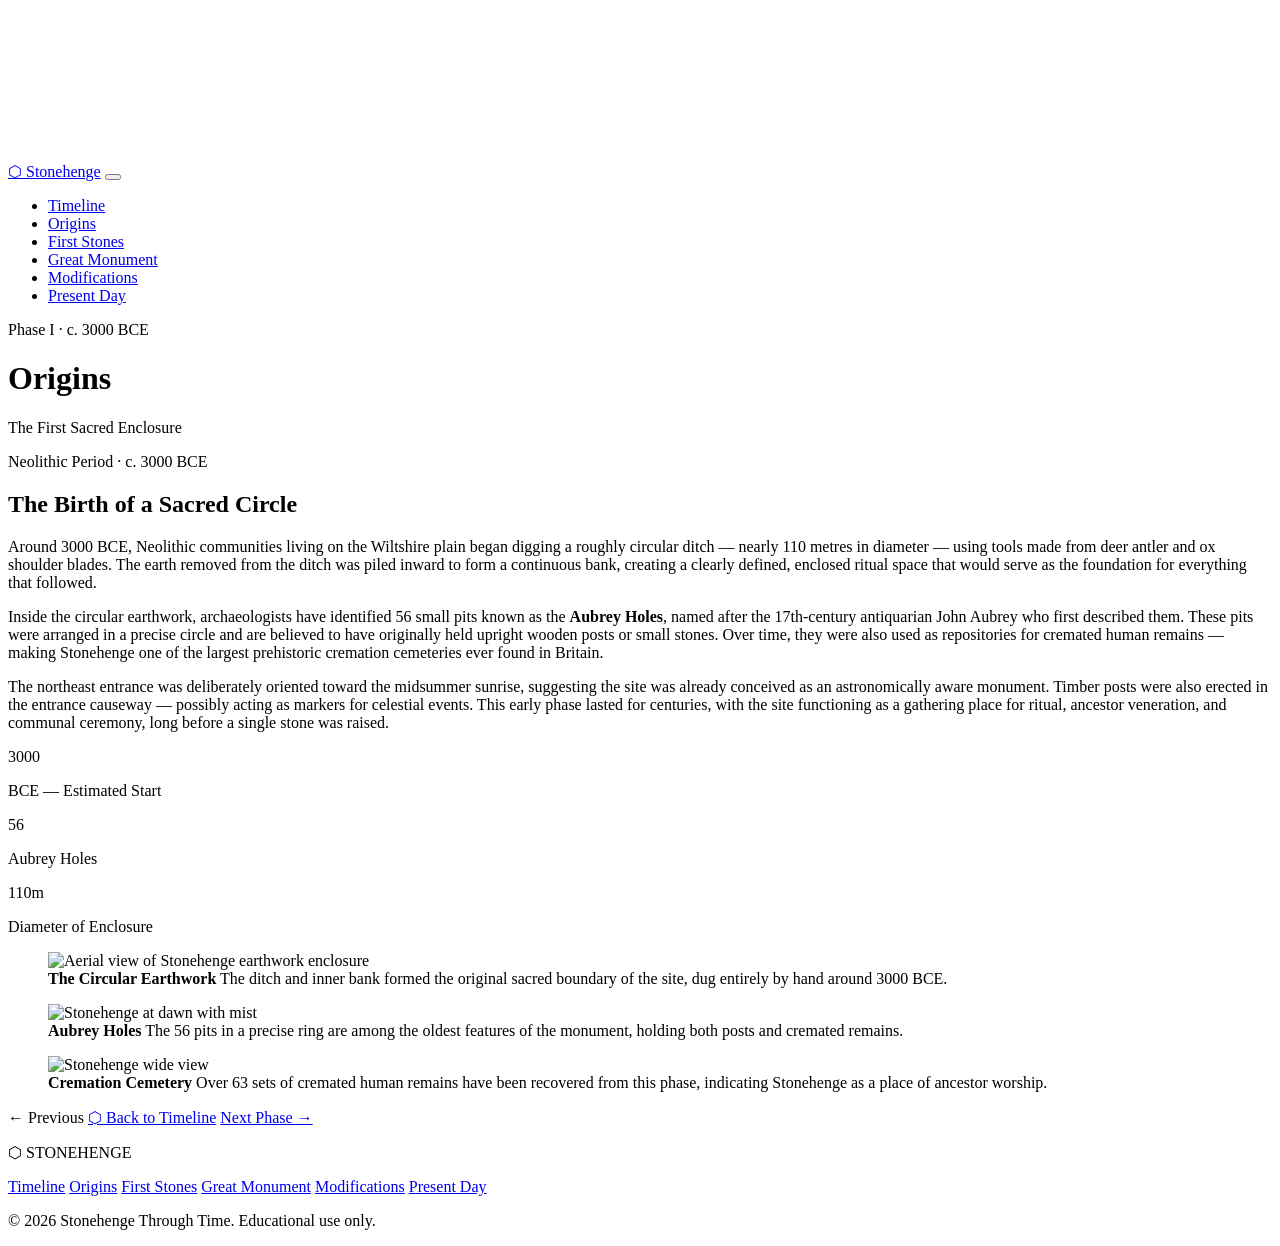
==== phase1-origins.html @ 52010cc4 "Stonehenge Website" ====
<!DOCTYPE html>
<html lang="en">

<head>
  <meta charset="UTF-8" />
  <meta name="viewport" content="width=device-width, initial-scale=1.0" />
  <meta name="description"
    content="Phase 1: Origins — circa 3000 BCE. The first earthwork enclosure, ditch, bank, Aubrey Holes, and cremation burials that began Stonehenge's story." />
  <title>Phase 1: Origins — Stonehenge Through Time</title>
  <link rel="stylesheet" href="css/style.css" />
</head>

<body>

  <div class="page-transition"></div>
  <canvas id="particles-canvas" aria-hidden="true"></canvas>

  <!-- NAV -->
  <nav class="site-nav" role="navigation" aria-label="Main navigation">
    <a href="index.html" class="nav-logo" aria-label="Stonehenge home">⬡ <span>Stonehenge</span></a>
    <button class="nav-toggle" aria-label="Toggle navigation" aria-expanded="false">
      <span></span><span></span><span></span>
    </button>
    <ul class="nav-links" role="list">
      <li><a href="index.html">Timeline</a></li>
      <li><a href="phase1-origins.html" class="active">Origins</a></li>
      <li><a href="phase2-first-stones.html">First Stones</a></li>
      <li><a href="phase3-great-monument.html">Great Monument</a></li>
      <li><a href="phase4-modifications.html">Modifications</a></li>
      <li><a href="phase5-present-day.html">Present Day</a></li>
    </ul>
  </nav>

  <!-- HERO -->
  <header class="phase-hero" role="banner">
    <div class="phase-hero-bg"
      style="background-image: url('https://www.britishmuseum.org/sites/default/files/styles/uncropped_huge/public/2022-06/Reconstruction_drawing_of_Stonehenge_causewayedenclosure_Ian_Dennis_Archaeological_Illustrator_Cardiff_University_2.jpg?itok=7i2V-ATs');"
      aria-hidden="true"></div>
    <div class="phase-hero-overlay" aria-hidden="true"></div>
    <div class="phase-hero-content">
      <p class="phase-hero-num">Phase I · c. 3000 BCE</p>
      <h1 class="phase-hero-title">Origins</h1>
      <p class="phase-hero-date">The First Sacred Enclosure</p>
    </div>
  </header>

  <!-- MAIN CONTENT -->
  <main class="phase-content" id="main-content">
    <div class="container">

      <!-- Intro text -->
      <section class="phase-intro reveal" aria-label="Phase 1 description">
        <span class="section-tag">Neolithic Period · c. 3000 BCE</span>
        <h2>The Birth of a Sacred Circle</h2>
        <p>
          Around 3000 BCE, Neolithic communities living on the Wiltshire plain began digging a roughly
          circular ditch — nearly 110 metres in diameter — using tools made from deer antler and ox shoulder
          blades. The earth removed from the ditch was piled inward to form a continuous bank, creating
          a clearly defined, enclosed ritual space that would serve as the foundation for everything
          that followed.
        </p>
        <p>
          Inside the circular earthwork, archaeologists have identified 56 small pits known as the
          <strong class="gold-text">Aubrey Holes</strong>, named after the 17th-century antiquarian John Aubrey
          who first described them. These pits were arranged in a precise circle and are believed to have
          originally held upright wooden posts or small stones. Over time, they were also used as
          repositories for cremated human remains — making Stonehenge one of the largest prehistoric
          cremation cemeteries ever found in Britain.
        </p>
        <p>
          The northeast entrance was deliberately oriented toward the midsummer sunrise, suggesting the
          site was already conceived as an astronomically aware monument. Timber posts were also erected
          in the entrance causeway — possibly acting as markers for celestial events. This early phase
          lasted for centuries, with the site functioning as a gathering place for ritual, ancestor
          veneration, and communal ceremony, long before a single stone was raised.
        </p>
      </section>

      <!-- Facts Strip -->
      <div class="facts-strip reveal" role="list" aria-label="Key facts">
        <div class="fact-item" role="listitem">
          <p class="fact-value">3000</p>
          <p class="fact-label">BCE — Estimated Start</p>
        </div>
        <div class="fact-item" role="listitem">
          <p class="fact-value">56</p>
          <p class="fact-label">Aubrey Holes</p>
        </div>
        <div class="fact-item" role="listitem">
          <p class="fact-value">110m</p>
          <p class="fact-label">Diameter of Enclosure</p>
        </div>
      </div>

      <!-- Image Cards -->
      <section aria-label="Phase 1 images">
        <div class="image-grid">

          <figure class="img-card reveal">
            <img class="img-card-img"
              src="https://blogger.googleusercontent.com/img/b/R29vZ2xl/AVvXsEglfEPAUZa6327fUfqEG6P0duq3psQTgl3h0kc7WMfc9KJSE9QcbCceIiMW5L2zqRB7DKyv6A_9sIy3HUdtAInLojgge1VuYnhg0_c7odAVJ5YRV0jDJMdGtOM4B_QbYM0sr_jci8TeSoY/s1600/stone+henge.jpg"
              alt="Aerial view of Stonehenge earthwork enclosure" loading="lazy" />
            <figcaption class="img-caption">
              <strong>The Circular Earthwork</strong>
              The ditch and inner bank formed the original sacred boundary of the site, dug entirely by hand around 3000
              BCE.
            </figcaption>
          </figure>

          <figure class="img-card reveal">
            <img class="img-card-img"
              src="https://www.berksarch.co.uk/wp-content/uploads/2019/12/aubrey-hole1-1038x576.jpg"
              alt="Stonehenge at dawn with mist" loading="lazy" />
            <figcaption class="img-caption">
              <strong>Aubrey Holes</strong>
              The 56 pits in a precise ring are among the oldest features of the monument, holding both posts and
              cremated remains.
            </figcaption>
          </figure>

          <figure class="img-card reveal">
            <img class="img-card-img"
              src="https://th-thumbnailer.cdn-si-edu.com/zPxexK9qYEVMpXQ_-s_lH67Gly4=/1024x683/filters:no_upscale():focal(512x346:513x347)/https://tf-cmsv2-smithsonianmag-media.s3.amazonaws.com/filer_public/dc/ad/dcaddbb0-ffd8-4491-8577-5a17cc2eaace/area-1-excavation-of-the-central-ring-ditch-1024x683.png"
              alt="Stonehenge wide view" loading="lazy" />
            <figcaption class="img-caption">
              <strong>Cremation Cemetery</strong>
              Over 63 sets of cremated human remains have been recovered from this phase, indicating Stonehenge as a
              place of ancestor worship.
            </figcaption>
          </figure>

        </div>
      </section>

      <!-- Phase Navigation -->
      <nav class="phase-nav reveal" aria-label="Phase navigation">
        <span class="btn-phase-nav disabled" aria-disabled="true">← Previous</span>
        <a href="index.html" class="btn-phase-nav center">⬡ Back to Timeline</a>
        <a href="phase2-first-stones.html" class="btn-phase-nav">Next Phase →</a>
      </nav>

    </div><!-- /.container -->
  </main>

  <!-- FOOTER -->
  <footer class="site-footer" role="contentinfo">
    <p class="footer-logo">⬡ STONEHENGE</p>
    <nav class="footer-links" aria-label="Footer navigation">
      <a href="index.html">Timeline</a>
      <a href="phase1-origins.html">Origins</a>
      <a href="phase2-first-stones.html">First Stones</a>
      <a href="phase3-great-monument.html">Great Monument</a>
      <a href="phase4-modifications.html">Modifications</a>
      <a href="phase5-present-day.html">Present Day</a>
    </nav>
    <p class="footer-copy">&copy; 2026 Stonehenge Through Time. Educational use only.</p>
  </footer>

  <script src="js/script.js"></script>
</body>

</html>
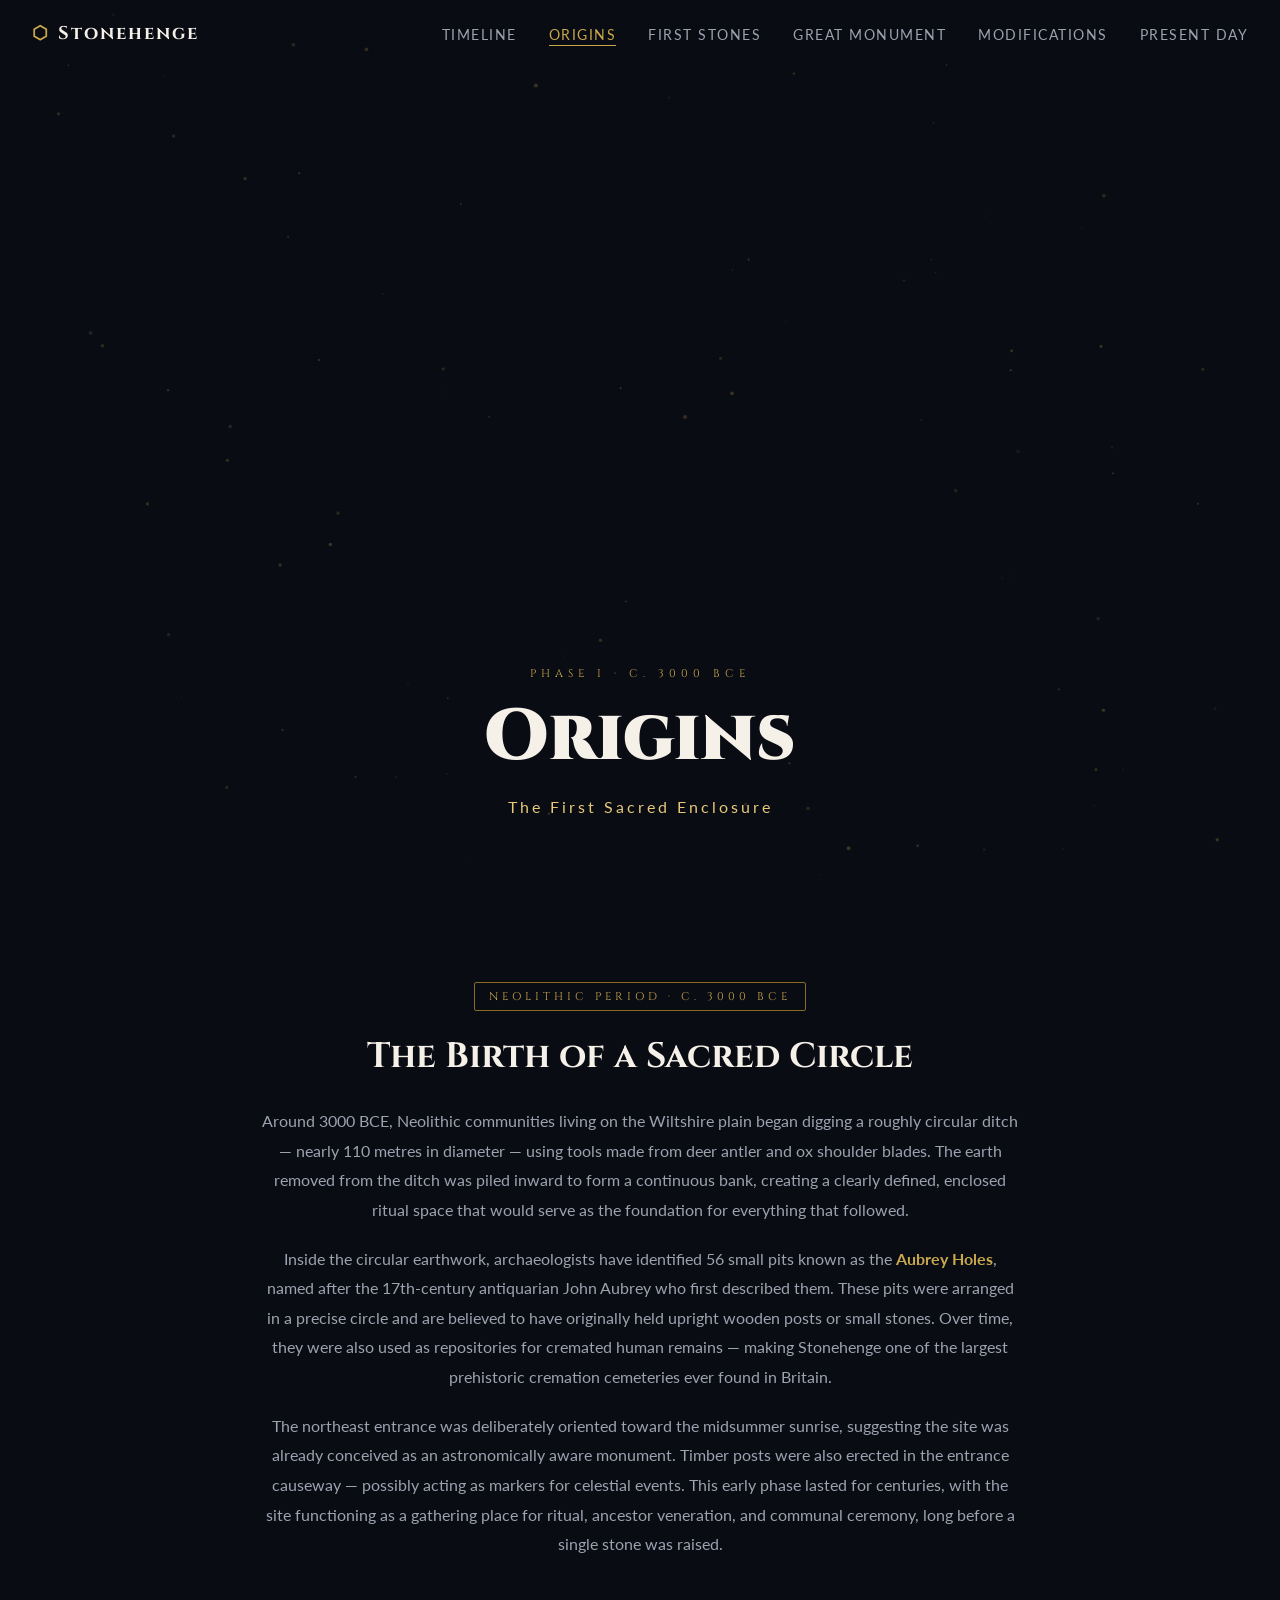
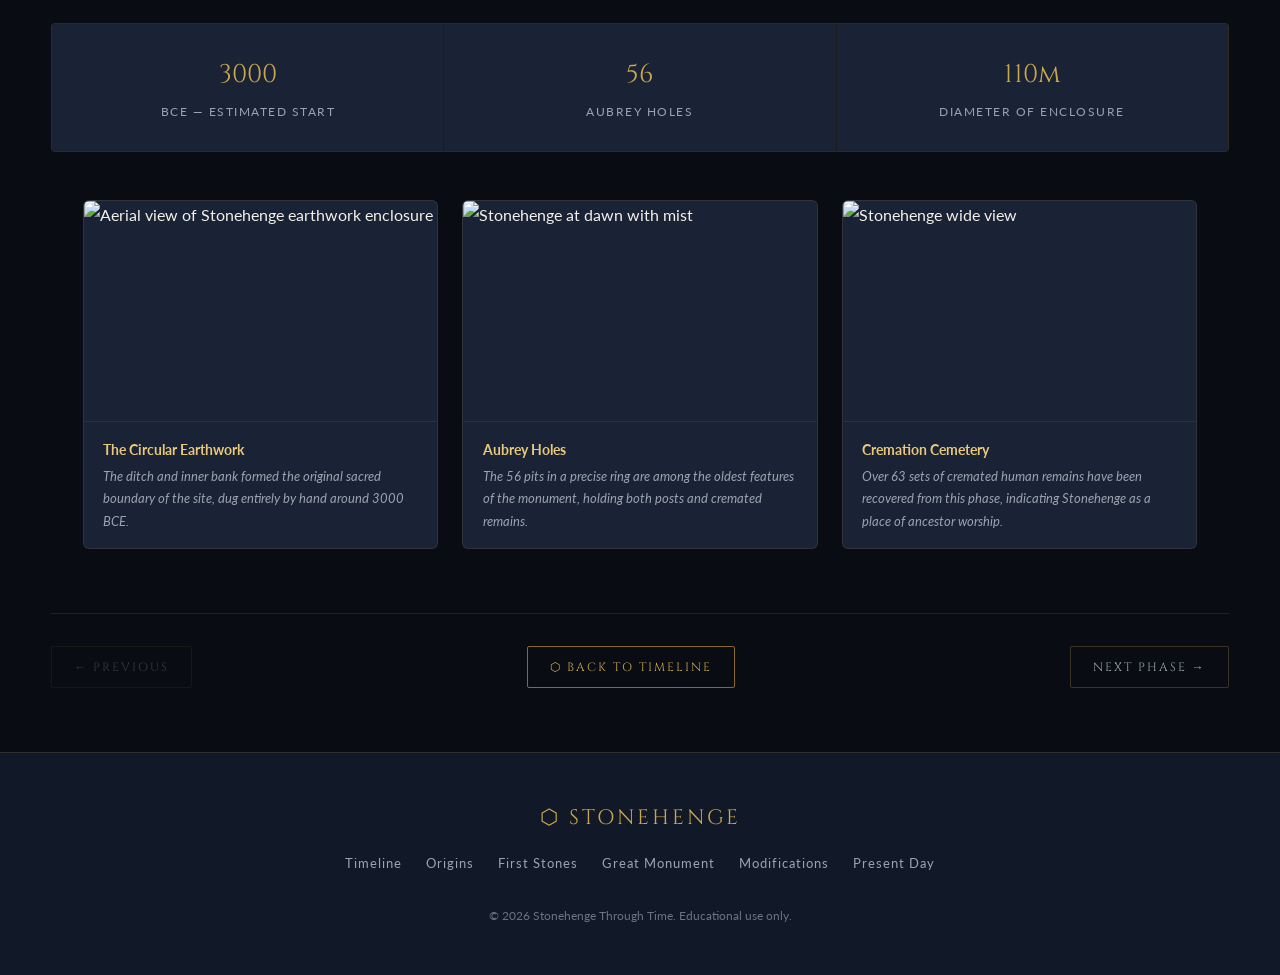
==== commit 16ba1a30: "Updated Files" ====
--- a/phase1-origins.html
+++ b/phase1-origins.html
@@ -7,7 +7,7 @@
   <meta name="description"
     content="Phase 1: Origins — circa 3000 BCE. The first earthwork enclosure, ditch, bank, Aubrey Holes, and cremation burials that began Stonehenge's story." />
   <title>Phase 1: Origins — Stonehenge Through Time</title>
-  <link rel="stylesheet" href="css/style.css" />
+  <link rel="stylesheet" href="style.css" />
 </head>
 
 <body>
@@ -156,7 +156,7 @@
     <p class="footer-copy">&copy; 2026 Stonehenge Through Time. Educational use only.</p>
   </footer>
 
-  <script src="js/script.js"></script>
+  <script src="script.js"></script>
 </body>
 
 </html>
--- a/style.css
+++ b/style.css
@@ -0,0 +1,814 @@
+/* ============================================================
+   STONEHENGE THROUGH TIME — Main Stylesheet
+   Dark museum theme | Gold accents | Cinematic feel
+   ============================================================ */
+
+/* ---------- Google Fonts ---------- */
+@import url('https://fonts.googleapis.com/css2?family=Cinzel:wght@400;600;700;900&family=Lato:wght@300;400;700&display=swap');
+
+/* ---------- CSS Custom Properties ---------- */
+:root {
+  --gold:        #c9a84c;
+  --gold-light:  #e8c97a;
+  --gold-dark:   #8a6a1f;
+  --navy:        #0a0c14;
+  --navy-mid:    #111827;
+  --navy-light:  #1a2236;
+  --stone:       #6b7280;
+  --stone-light: #9ca3af;
+  --white:       #f5f0e8;
+  --white-dim:   rgba(245,240,232,0.85);
+
+  --font-heading: 'Cinzel', serif;
+  --font-body:    'Lato', sans-serif;
+
+  --transition-fast:   0.25s ease;
+  --transition-mid:    0.45s ease;
+  --transition-slow:   0.8s ease;
+
+  --shadow-gold: 0 0 24px rgba(201,168,76,0.45);
+  --shadow-card: 0 8px 32px rgba(0,0,0,0.55);
+}
+
+/* ---------- Reset & Base ---------- */
+*, *::before, *::after { box-sizing: border-box; margin: 0; padding: 0; }
+
+html { scroll-behavior: smooth; font-size: 16px; }
+
+body {
+  background: var(--navy);
+  color: var(--white);
+  font-family: var(--font-body);
+  line-height: 1.7;
+  overflow-x: hidden;
+}
+
+img { max-width: 100%; display: block; }
+a  { text-decoration: none; color: inherit; }
+ul { list-style: none; }
+
+/* ============================================================
+   SHARED UTILITY CLASSES
+   ============================================================ */
+
+.container {
+  width: min(1200px, 92%);
+  margin-inline: auto;
+}
+
+.section-tag {
+  display: inline-block;
+  font-family: var(--font-heading);
+  font-size: 0.7rem;
+  letter-spacing: 4px;
+  text-transform: uppercase;
+  color: var(--gold);
+  border: 1px solid var(--gold-dark);
+  padding: 4px 14px;
+  border-radius: 2px;
+  margin-bottom: 1rem;
+}
+
+.gold-text { color: var(--gold); }
+
+/* ---------- Scroll Reveal ---------- */
+.reveal {
+  opacity: 0;
+  transform: translateY(40px);
+  transition: opacity 0.8s ease, transform 0.8s ease;
+}
+.reveal.visible {
+  opacity: 1;
+  transform: translateY(0);
+}
+
+/* ============================================================
+   NAVIGATION
+   ============================================================ */
+
+.site-nav {
+  position: fixed;
+  top: 0; left: 0; right: 0;
+  z-index: 900;
+  padding: 1.1rem 2rem;
+  display: flex;
+  align-items: center;
+  justify-content: space-between;
+  background: linear-gradient(to bottom, rgba(10,12,20,0.92), transparent);
+  transition: background var(--transition-mid);
+}
+.site-nav.scrolled {
+  background: rgba(10,12,20,0.96);
+  box-shadow: 0 2px 20px rgba(0,0,0,0.6);
+}
+
+.nav-logo {
+  font-family: var(--font-heading);
+  font-size: 1.15rem;
+  font-weight: 700;
+  color: var(--gold);
+  letter-spacing: 2px;
+  display: flex;
+  align-items: center;
+  gap: 0.5rem;
+}
+.nav-logo span { color: var(--white); }
+
+.nav-links {
+  display: flex;
+  gap: 2rem;
+  align-items: center;
+}
+.nav-links a {
+  font-family: var(--font-body);
+  font-size: 0.85rem;
+  letter-spacing: 1.5px;
+  text-transform: uppercase;
+  color: var(--stone-light);
+  transition: color var(--transition-fast);
+  position: relative;
+}
+.nav-links a::after {
+  content: '';
+  position: absolute;
+  bottom: -3px; left: 0;
+  width: 0; height: 1px;
+  background: var(--gold);
+  transition: width var(--transition-fast);
+}
+.nav-links a:hover,
+.nav-links a.active { color: var(--gold); }
+.nav-links a:hover::after,
+.nav-links a.active::after { width: 100%; }
+
+/* Hamburger */
+.nav-toggle {
+  display: none;
+  flex-direction: column;
+  gap: 5px;
+  cursor: pointer;
+  background: none;
+  border: none;
+  padding: 4px;
+}
+.nav-toggle span {
+  display: block;
+  width: 26px; height: 2px;
+  background: var(--gold);
+  transition: transform var(--transition-fast), opacity var(--transition-fast);
+}
+.nav-toggle.open span:nth-child(1) { transform: translateY(7px) rotate(45deg); }
+.nav-toggle.open span:nth-child(2) { opacity: 0; }
+.nav-toggle.open span:nth-child(3) { transform: translateY(-7px) rotate(-45deg); }
+
+/* ============================================================
+   HERO SECTION (Index)
+   ============================================================ */
+
+.hero {
+  position: relative;
+  height: 100vh;
+  min-height: 600px;
+  display: flex;
+  align-items: center;
+  justify-content: center;
+  text-align: center;
+  overflow: hidden;
+}
+
+.hero-bg {
+  position: absolute;
+  inset: 0;
+  background-image: url('https://images.unsplash.com/photo-1599833975787-5c143f373c30?w=1920&q=80');
+  background-size: cover;
+  background-position: center;
+  background-attachment: fixed;
+  transform: scale(1.05);
+  transition: transform 8s ease;
+  filter: brightness(0.45);
+}
+.hero.loaded .hero-bg { transform: scale(1); }
+
+.hero-overlay {
+  position: absolute;
+  inset: 0;
+  background: linear-gradient(
+    to bottom,
+    rgba(10,12,20,0.3) 0%,
+    rgba(10,12,20,0.15) 40%,
+    rgba(10,12,20,0.8) 80%,
+    var(--navy) 100%
+  );
+}
+
+.hero-content {
+  position: relative;
+  z-index: 2;
+  max-width: 820px;
+  padding: 2rem;
+}
+
+.hero-eyebrow {
+  font-family: var(--font-heading);
+  font-size: 0.72rem;
+  letter-spacing: 6px;
+  text-transform: uppercase;
+  color: var(--gold);
+  margin-bottom: 1.5rem;
+  opacity: 0;
+  animation: fadeDown 1s ease 0.4s forwards;
+}
+
+.hero-title {
+  font-family: var(--font-heading);
+  font-size: clamp(2.8rem, 7vw, 5.5rem);
+  font-weight: 900;
+  line-height: 1.05;
+  color: var(--white);
+  margin-bottom: 1.5rem;
+  opacity: 0;
+  animation: fadeUp 1s ease 0.7s forwards;
+}
+.hero-title .accent { color: var(--gold); display: block; }
+
+.hero-subtitle {
+  font-size: clamp(0.95rem, 2vw, 1.15rem);
+  color: var(--white-dim);
+  max-width: 640px;
+  margin: 0 auto 2.5rem;
+  font-weight: 300;
+  opacity: 0;
+  animation: fadeUp 1s ease 1s forwards;
+}
+
+.hero-scroll {
+  display: flex;
+  flex-direction: column;
+  align-items: center;
+  gap: 6px;
+  color: var(--gold);
+  font-size: 0.72rem;
+  letter-spacing: 3px;
+  text-transform: uppercase;
+  opacity: 0;
+  animation: fadeUp 1s ease 1.4s forwards;
+}
+.scroll-line {
+  width: 1px;
+  height: 50px;
+  background: linear-gradient(to bottom, var(--gold), transparent);
+  animation: scrollPulse 2s ease infinite;
+}
+
+/* ============================================================
+   PARTICLES CANVAS
+   ============================================================ */
+
+#particles-canvas {
+  position: fixed;
+  top: 0; left: 0;
+  width: 100%; height: 100%;
+  pointer-events: none;
+  z-index: 1;
+  opacity: 0.5;
+}
+
+/* ============================================================
+   TIMELINE SECTION
+   ============================================================ */
+
+.timeline-section {
+  position: relative;
+  z-index: 10;
+  padding: 5rem 0 7rem;
+  background: var(--navy);
+}
+
+.section-header {
+  text-align: center;
+  margin-bottom: 4rem;
+}
+.section-header h2 {
+  font-family: var(--font-heading);
+  font-size: clamp(1.8rem, 4vw, 2.8rem);
+  color: var(--white);
+  margin-bottom: 0.8rem;
+}
+.section-header p {
+  color: var(--stone-light);
+  max-width: 560px;
+  margin: 0 auto;
+}
+.divider-gold {
+  width: 80px; height: 2px;
+  background: linear-gradient(to right, transparent, var(--gold), transparent);
+  margin: 1.2rem auto 0;
+}
+
+/* ---------- Timeline Track ---------- */
+.timeline-track {
+  position: relative;
+  display: flex;
+  flex-direction: column;
+  gap: 2.5rem;
+  padding: 0 1rem;
+}
+
+/* Center spine */
+.timeline-track::before {
+  content: '';
+  position: absolute;
+  top: 0; bottom: 0;
+  left: 50%;
+  transform: translateX(-50%);
+  width: 2px;
+  background: linear-gradient(to bottom,
+    transparent,
+    var(--gold-dark) 10%,
+    var(--gold) 50%,
+    var(--gold-dark) 90%,
+    transparent
+  );
+}
+
+/* ---------- Phase Cards ---------- */
+.phase-entry {
+  display: flex;
+  align-items: center;
+  gap: 2rem;
+  position: relative;
+  opacity: 0;
+  transform: translateX(-60px);
+  transition: opacity 0.7s ease, transform 0.7s ease;
+}
+.phase-entry.visible {
+  opacity: 1;
+  transform: translateX(0);
+}
+.phase-entry:nth-child(even) {
+  flex-direction: row-reverse;
+  transform: translateX(60px);
+}
+.phase-entry:nth-child(even).visible {
+  transform: translateX(0);
+}
+
+/* Dot */
+.timeline-dot {
+  flex: 0 0 auto;
+  width: 18px; height: 18px;
+  border-radius: 50%;
+  background: var(--gold);
+  box-shadow: 0 0 0 4px var(--navy), 0 0 16px var(--gold);
+  z-index: 2;
+  animation: dotPulse 3s ease infinite;
+  position: relative;
+}
+.timeline-dot::after {
+  content: '';
+  position: absolute;
+  inset: -6px;
+  border-radius: 50%;
+  border: 1px solid var(--gold-dark);
+  animation: dotRing 3s ease infinite;
+}
+
+/* Card */
+.phase-card {
+  flex: 1;
+  max-width: calc(50% - 3rem);
+  background: var(--navy-light);
+  border: 1px solid rgba(201,168,76,0.18);
+  border-radius: 6px;
+  padding: 1.8rem 2rem;
+  position: relative;
+  overflow: hidden;
+  transition: transform var(--transition-mid), border-color var(--transition-mid), box-shadow var(--transition-mid);
+  cursor: pointer;
+}
+.phase-card::before {
+  content: '';
+  position: absolute;
+  top: 0; left: 0; right: 0;
+  height: 3px;
+  background: linear-gradient(to right, var(--gold-dark), var(--gold));
+  transform: scaleX(0);
+  transform-origin: left;
+  transition: transform var(--transition-mid);
+}
+.phase-card:hover {
+  transform: translateY(-6px);
+  border-color: var(--gold);
+  box-shadow: var(--shadow-gold), var(--shadow-card);
+}
+.phase-card:hover::before { transform: scaleX(1); }
+
+.phase-number {
+  font-family: var(--font-heading);
+  font-size: 0.65rem;
+  letter-spacing: 4px;
+  text-transform: uppercase;
+  color: var(--gold);
+  margin-bottom: 0.4rem;
+}
+.phase-card h3 {
+  font-family: var(--font-heading);
+  font-size: 1.35rem;
+  color: var(--white);
+  margin-bottom: 0.3rem;
+}
+.phase-date {
+  font-size: 0.8rem;
+  color: var(--gold-light);
+  letter-spacing: 2px;
+  margin-bottom: 0.9rem;
+  display: flex;
+  align-items: center;
+  gap: 0.4rem;
+}
+.phase-date::before {
+  content: '';
+  display: inline-block;
+  width: 20px; height: 1px;
+  background: var(--gold-dark);
+}
+.phase-desc {
+  font-size: 0.9rem;
+  color: var(--stone-light);
+  margin-bottom: 1.4rem;
+  line-height: 1.65;
+}
+
+/* Explore Button */
+.btn-explore {
+  display: inline-flex;
+  align-items: center;
+  gap: 0.5rem;
+  font-family: var(--font-heading);
+  font-size: 0.72rem;
+  letter-spacing: 2.5px;
+  text-transform: uppercase;
+  color: var(--gold);
+  border: 1px solid var(--gold-dark);
+  padding: 8px 20px;
+  border-radius: 2px;
+  transition: background var(--transition-fast), color var(--transition-fast), box-shadow var(--transition-fast);
+}
+.btn-explore:hover {
+  background: var(--gold);
+  color: var(--navy);
+  box-shadow: var(--shadow-gold);
+}
+.btn-explore .arrow {
+  transition: transform var(--transition-fast);
+}
+.btn-explore:hover .arrow { transform: translateX(4px); }
+
+/* ============================================================
+   FOOTER
+   ============================================================ */
+
+.site-footer {
+  background: var(--navy-mid);
+  border-top: 1px solid rgba(201,168,76,0.15);
+  padding: 3rem 2rem;
+  text-align: center;
+}
+.footer-logo {
+  font-family: var(--font-heading);
+  font-size: 1.3rem;
+  color: var(--gold);
+  letter-spacing: 3px;
+  margin-bottom: 1rem;
+}
+.footer-text {
+  font-size: 0.82rem;
+  color: var(--stone);
+  max-width: 500px;
+  margin: 0 auto 1.5rem;
+}
+.footer-links {
+  display: flex;
+  justify-content: center;
+  flex-wrap: wrap;
+  gap: 1.5rem;
+  margin-bottom: 2rem;
+}
+.footer-links a {
+  font-size: 0.8rem;
+  color: var(--stone-light);
+  letter-spacing: 1px;
+  transition: color var(--transition-fast);
+}
+.footer-links a:hover { color: var(--gold); }
+.footer-copy {
+  font-size: 0.75rem;
+  color: var(--stone);
+}
+
+/* ============================================================
+   PHASE DETAIL PAGES
+   ============================================================ */
+
+/* Full-screen hero for detail pages */
+.phase-hero {
+  position: relative;
+  height: 100vh;
+  min-height: 560px;
+  display: flex;
+  align-items: flex-end;
+  justify-content: center;
+  padding-bottom: 5rem;
+  overflow: hidden;
+}
+.phase-hero-bg {
+  position: absolute;
+  inset: 0;
+  background-size: cover;
+  background-position: center;
+  background-attachment: fixed;
+  filter: brightness(0.35);
+  transform: scale(1.06);
+  transition: transform 8s ease;
+}
+.phase-hero.loaded .phase-hero-bg { transform: scale(1); }
+.phase-hero-overlay {
+  position: absolute;
+  inset: 0;
+  background: linear-gradient(
+    to bottom,
+    rgba(10,12,20,0.25) 0%,
+    rgba(10,12,20,0.5) 50%,
+    var(--navy) 100%
+  );
+}
+.phase-hero-content {
+  position: relative;
+  z-index: 2;
+  text-align: center;
+  padding: 0 2rem;
+  max-width: 860px;
+}
+.phase-hero-num {
+  font-family: var(--font-heading);
+  font-size: 0.7rem;
+  letter-spacing: 5px;
+  color: var(--gold);
+  text-transform: uppercase;
+  margin-bottom: 1rem;
+  opacity: 0;
+  animation: fadeDown 0.9s ease 0.3s forwards;
+}
+.phase-hero-title {
+  font-family: var(--font-heading);
+  font-size: clamp(2.4rem, 6vw, 4.5rem);
+  font-weight: 900;
+  color: var(--white);
+  line-height: 1.08;
+  margin-bottom: 1rem;
+  opacity: 0;
+  animation: fadeUp 0.9s ease 0.6s forwards;
+}
+.phase-hero-date {
+  font-size: 1rem;
+  color: var(--gold-light);
+  letter-spacing: 3px;
+  opacity: 0;
+  animation: fadeUp 0.9s ease 0.9s forwards;
+}
+
+/* ---------- Phase Content Area ---------- */
+.phase-content {
+  background: var(--navy);
+  position: relative;
+  z-index: 10;
+  padding: 5rem 0 4rem;
+}
+.phase-intro {
+  max-width: 820px;
+  margin: 0 auto 4rem;
+  text-align: center;
+  padding: 0 2rem;
+}
+.phase-intro h2 {
+  font-family: var(--font-heading);
+  font-size: clamp(1.5rem, 3.5vw, 2.2rem);
+  color: var(--white);
+  margin-bottom: 1.2rem;
+}
+.phase-intro p {
+  color: var(--stone-light);
+  font-size: 1rem;
+  line-height: 1.85;
+  margin-bottom: 1.2rem;
+}
+.phase-intro p:last-child { margin-bottom: 0; }
+
+/* ---------- Image Cards Grid ---------- */
+.image-grid {
+  display: grid;
+  grid-template-columns: repeat(3, 1fr);
+  gap: 1.5rem;
+  margin-bottom: 4rem;
+  padding: 0 2rem;
+}
+.img-card {
+  border-radius: 6px;
+  overflow: hidden;
+  background: var(--navy-light);
+  border: 1px solid rgba(201,168,76,0.12);
+  transition: transform var(--transition-mid), box-shadow var(--transition-mid);
+}
+.img-card:hover {
+  transform: translateY(-8px);
+  box-shadow: var(--shadow-gold), var(--shadow-card);
+}
+.img-card-img {
+  width: 100%;
+  height: 220px;
+  object-fit: cover;
+  transition: transform var(--transition-slow);
+}
+.img-card:hover .img-card-img { transform: scale(1.07); }
+.img-caption {
+  padding: 1rem 1.2rem;
+  font-size: 0.82rem;
+  color: var(--stone-light);
+  font-style: italic;
+  border-top: 1px solid rgba(201,168,76,0.1);
+}
+.img-caption strong {
+  display: block;
+  font-style: normal;
+  color: var(--gold-light);
+  font-size: 0.88rem;
+  margin-bottom: 0.2rem;
+}
+
+/* ---------- Phase Navigation ---------- */
+.phase-nav {
+  display: flex;
+  justify-content: space-between;
+  align-items: center;
+  gap: 1rem;
+  flex-wrap: wrap;
+  padding: 2rem 0 0;
+  border-top: 1px solid rgba(201,168,76,0.12);
+}
+
+.btn-phase-nav {
+  display: inline-flex;
+  align-items: center;
+  gap: 0.6rem;
+  font-family: var(--font-heading);
+  font-size: 0.75rem;
+  letter-spacing: 2px;
+  text-transform: uppercase;
+  color: var(--stone-light);
+  border: 1px solid rgba(201,168,76,0.25);
+  padding: 10px 22px;
+  border-radius: 2px;
+  transition: all var(--transition-fast);
+}
+.btn-phase-nav:hover {
+  background: var(--navy-light);
+  color: var(--gold);
+  border-color: var(--gold);
+  box-shadow: var(--shadow-gold);
+}
+.btn-phase-nav.center {
+  color: var(--gold);
+  border-color: var(--gold-dark);
+}
+.btn-phase-nav.center:hover {
+  background: var(--gold);
+  color: var(--navy);
+}
+.btn-phase-nav.disabled {
+  opacity: 0.3;
+  pointer-events: none;
+}
+
+/* ============================================================
+   HIGHLIGHT FACTS STRIP
+   ============================================================ */
+
+.facts-strip {
+  display: grid;
+  grid-template-columns: repeat(3, 1fr);
+  gap: 1px;
+  background: rgba(201,168,76,0.1);
+  margin: 3rem 0;
+  border: 1px solid rgba(201,168,76,0.1);
+  border-radius: 4px;
+  overflow: hidden;
+}
+.fact-item {
+  background: var(--navy-light);
+  padding: 1.8rem 1.5rem;
+  text-align: center;
+}
+.fact-value {
+  font-family: var(--font-heading);
+  font-size: 1.6rem;
+  color: var(--gold);
+  margin-bottom: 0.3rem;
+}
+.fact-label {
+  font-size: 0.78rem;
+  color: var(--stone-light);
+  letter-spacing: 1.5px;
+  text-transform: uppercase;
+}
+
+/* ============================================================
+   PAGE TRANSITION OVERLAY
+   ============================================================ */
+
+.page-transition {
+  position: fixed;
+  inset: 0;
+  background: var(--navy);
+  z-index: 9999;
+  pointer-events: none;
+  opacity: 1;
+  transition: opacity 0.6s ease;
+}
+.page-transition.fade-out { opacity: 0; }
+
+/* ============================================================
+   KEYFRAME ANIMATIONS
+   ============================================================ */
+
+@keyframes fadeUp {
+  from { opacity: 0; transform: translateY(24px); }
+  to   { opacity: 1; transform: translateY(0);    }
+}
+@keyframes fadeDown {
+  from { opacity: 0; transform: translateY(-20px); }
+  to   { opacity: 1; transform: translateY(0);     }
+}
+@keyframes dotPulse {
+  0%,100% { box-shadow: 0 0 0 4px var(--navy), 0 0 10px var(--gold); }
+  50%     { box-shadow: 0 0 0 4px var(--navy), 0 0 24px var(--gold), 0 0 40px rgba(201,168,76,0.3); }
+}
+@keyframes dotRing {
+  0%,100% { transform: scale(1); opacity: 0.6; }
+  50%     { transform: scale(1.6); opacity: 0; }
+}
+@keyframes scrollPulse {
+  0%,100% { opacity: 1; }
+  50%     { opacity: 0.3; }
+}
+
+/* ============================================================
+   RESPONSIVE
+   ============================================================ */
+
+@media (max-width: 900px) {
+  /* Vertical timeline */
+  .timeline-track::before { left: 1.5rem; transform: none; }
+  .phase-entry,
+  .phase-entry:nth-child(even) {
+    flex-direction: row;
+    transform: translateX(-40px);
+    align-items: flex-start;
+  }
+  .phase-entry.visible,
+  .phase-entry:nth-child(even).visible { transform: translateX(0); }
+  .timeline-dot { margin-top: 0.5rem; }
+  .phase-card { max-width: 100%; }
+
+  .image-grid { grid-template-columns: 1fr 1fr; }
+  .facts-strip { grid-template-columns: 1fr; }
+}
+
+@media (max-width: 600px) {
+  .site-nav { padding: 1rem 1.2rem; }
+  .nav-links {
+    position: fixed;
+    top: 0; right: 0;
+    width: min(300px, 85vw);
+    height: 100vh;
+    background: var(--navy-mid);
+    border-left: 1px solid rgba(201,168,76,0.15);
+    flex-direction: column;
+    justify-content: center;
+    gap: 2.5rem;
+    padding: 2rem;
+    transform: translateX(105%);
+    transition: transform var(--transition-mid);
+    z-index: 800;
+  }
+  .nav-links.open { transform: translateX(0); }
+  .nav-links a { font-size: 1rem; }
+  .nav-toggle { display: flex; z-index: 801; }
+
+  .image-grid { grid-template-columns: 1fr; padding: 0 1rem; }
+  .phase-nav { justify-content: center; }
+  .btn-phase-nav { font-size: 0.68rem; padding: 8px 14px; }
+  .phase-intro { padding: 0 1.2rem; }
+
+  .timeline-track { padding: 0 0.5rem; }
+  .timeline-track::before { left: 1rem; }
+}
